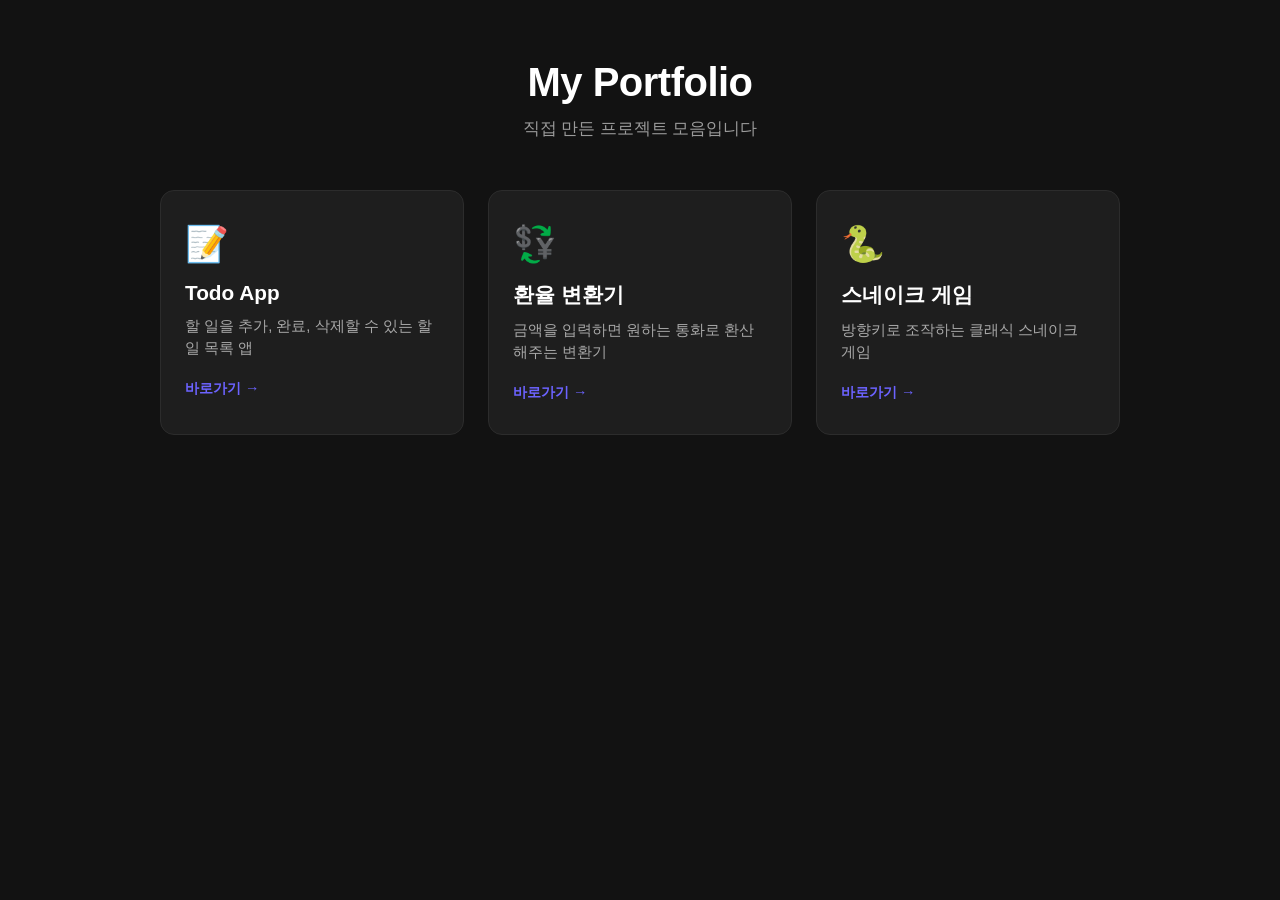
==== portfolio/index.html @ 4f54c5f1 "Initial commit: My portfolio with 3 projects Co-Authored-By: Claude Sonnet 5 <noreply@anthropic.com>" ====
<!DOCTYPE html>
<html lang="ko">
<head>
<meta charset="UTF-8">
<meta name="viewport" content="width=device-width, initial-scale=1.0">
<title>포트폴리오</title>
<link rel="stylesheet" href="style.css">
</head>
<body>
<div class="container">
  <header class="header">
    <h1>My Portfolio</h1>
    <p class="subtitle">직접 만든 프로젝트 모음입니다</p>
  </header>

  <!-- 프로젝트 카드 목록 -->
  <div class="card-grid">
    <div class="project-card" data-url="../todo/index.html">
      <div class="card-icon">📝</div>
      <h2>Todo App</h2>
      <p>할 일을 추가, 완료, 삭제할 수 있는 할 일 목록 앱</p>
      <span class="card-link">바로가기 →</span>
    </div>

    <div class="project-card" data-url="../exchangerate/index.html">
      <div class="card-icon">💱</div>
      <h2>환율 변환기</h2>
      <p>금액을 입력하면 원하는 통화로 환산해주는 변환기</p>
      <span class="card-link">바로가기 →</span>
    </div>

    <div class="project-card" data-url="../SnakeGame/index.html">
      <div class="card-icon">🐍</div>
      <h2>스네이크 게임</h2>
      <p>방향키로 조작하는 클래식 스네이크 게임</p>
      <span class="card-link">바로가기 →</span>
    </div>
  </div>
</div>

<script src="main.js"></script>
</body>
</html>
---- portfolio/style.css ----
/* 다크 모드 포트폴리오 스타일 */
* {
  margin: 0;
  padding: 0;
  box-sizing: border-box;
}

body {
  min-height: 100vh;
  background-color: #121212;
  color: #e0e0e0;
  font-family: 'Segoe UI', 'Malgun Gothic', sans-serif;
  display: flex;
  justify-content: center;
  padding: 60px 20px;
}

.container {
  width: 100%;
  max-width: 960px;
}

.header {
  text-align: center;
  margin-bottom: 50px;
}

.header h1 {
  font-size: 2.5rem;
  font-weight: 700;
  color: #ffffff;
  letter-spacing: -0.5px;
}

.subtitle {
  margin-top: 12px;
  color: #9a9a9a;
  font-size: 1.05rem;
}

.card-grid {
  display: grid;
  grid-template-columns: repeat(auto-fit, minmax(260px, 1fr));
  gap: 24px;
}

.project-card {
  background-color: #1e1e1e;
  border: 1px solid #2c2c2c;
  border-radius: 14px;
  padding: 32px 24px;
  cursor: pointer;
  transition: transform 0.2s ease, border-color 0.2s ease, box-shadow 0.2s ease;
}

.project-card:hover {
  transform: translateY(-6px);
  border-color: #6c63ff;
  box-shadow: 0 12px 24px rgba(108, 99, 255, 0.25);
}

.card-icon {
  font-size: 2.2rem;
  margin-bottom: 16px;
}

.project-card h2 {
  font-size: 1.3rem;
  color: #ffffff;
  margin-bottom: 10px;
}

.project-card p {
  font-size: 0.92rem;
  color: #a8a8a8;
  line-height: 1.5;
  margin-bottom: 20px;
}

.card-link {
  font-size: 0.9rem;
  color: #6c63ff;
  font-weight: 600;
}
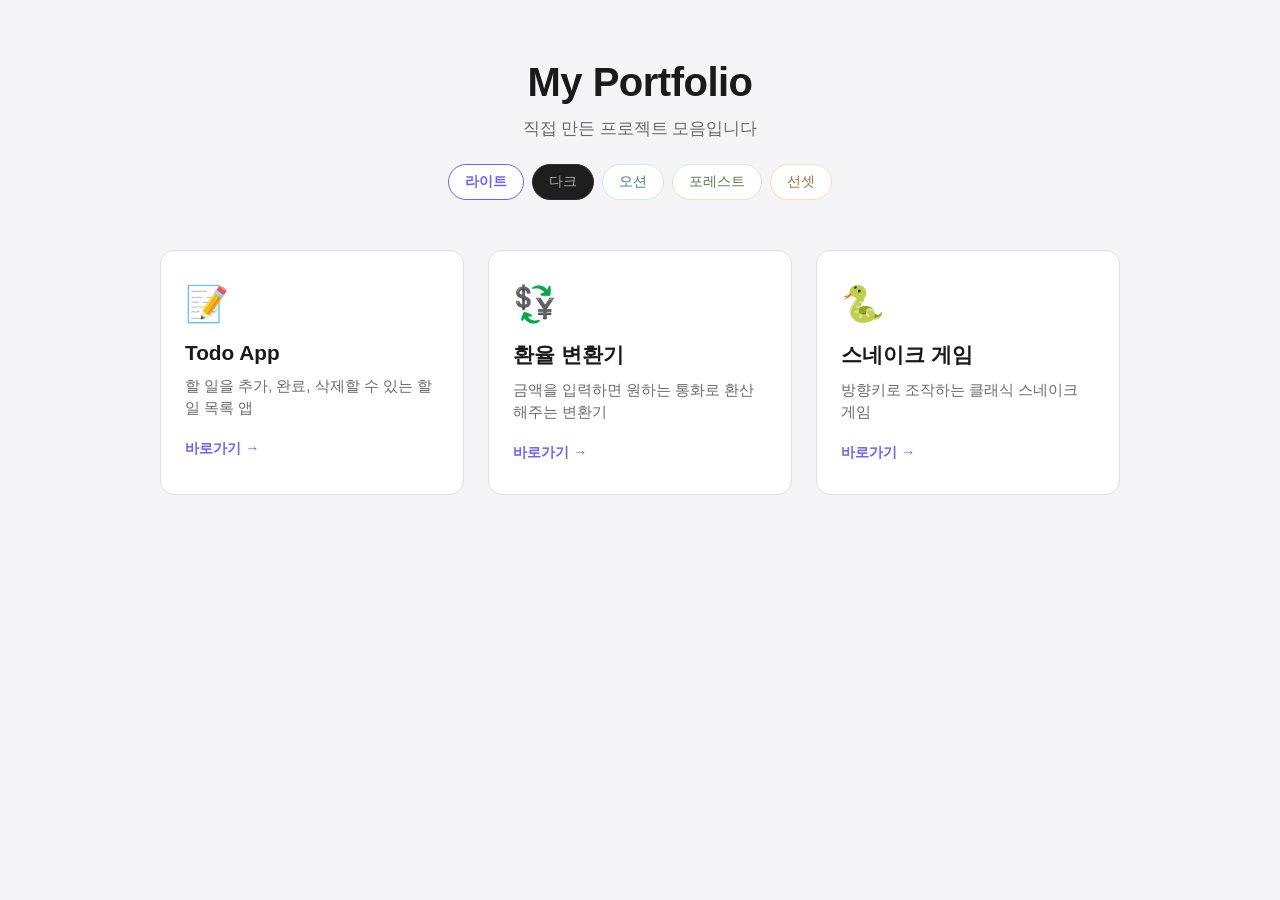
==== commit 9e9cce7e: "Add shared 5-theme system across portfolio and all projects Co-Authored-By: Claude Sonnet 5 <noreply" ====
--- a/portfolio/index.html
+++ b/portfolio/index.html
@@ -4,6 +4,10 @@
 <meta charset="UTF-8">
 <meta name="viewport" content="width=device-width, initial-scale=1.0">
 <title>포트폴리오</title>
+<!-- 화면 그리기 전에 저장된 테마를 미리 적용해 깜빡임 방지 -->
+<script>
+document.documentElement.setAttribute('data-theme', localStorage.getItem('portfolio-theme') || 'light');
+</script>
 <link rel="stylesheet" href="style.css">
 </head>
 <body>
@@ -11,6 +15,15 @@
   <header class="header">
     <h1>My Portfolio</h1>
     <p class="subtitle">직접 만든 프로젝트 모음입니다</p>
+
+    <!-- 테마 선택 스위처 -->
+    <div class="theme-switcher" role="group" aria-label="테마 선택">
+      <button class="theme-btn" data-theme="light" title="라이트">라이트</button>
+      <button class="theme-btn" data-theme="dark" title="다크">다크</button>
+      <button class="theme-btn" data-theme="ocean" title="오션">오션</button>
+      <button class="theme-btn" data-theme="forest" title="포레스트">포레스트</button>
+      <button class="theme-btn" data-theme="sunset" title="선셋">선셋</button>
+    </div>
   </header>
 
   <!-- 프로젝트 카드 목록 -->
--- a/portfolio/style.css
+++ b/portfolio/style.css
@@ -1,18 +1,74 @@
-/* 다크 모드 포트폴리오 스타일 */
+/* 포트폴리오 스타일 - 테마별 색상은 CSS 변수로 관리 */
 * {
   margin: 0;
   padding: 0;
   box-sizing: border-box;
 }
 
+/* 기본(라이트) 테마 */
+:root {
+  --bg: #f5f5f7;
+  --card-bg: #ffffff;
+  --card-border: #e0e0e0;
+  --text-primary: #1a1a1a;
+  --text-secondary: #6b6b6b;
+  --accent: #6c63ff;
+  --accent-shadow: rgba(108, 99, 255, 0.18);
+}
+
+/* 다크 테마 */
+[data-theme="dark"] {
+  --bg: #121212;
+  --card-bg: #1e1e1e;
+  --card-border: #2c2c2c;
+  --text-primary: #ffffff;
+  --text-secondary: #a8a8a8;
+  --accent: #6c63ff;
+  --accent-shadow: rgba(108, 99, 255, 0.25);
+}
+
+/* 오션 테마 */
+[data-theme="ocean"] {
+  --bg: #eaf4fb;
+  --card-bg: #ffffff;
+  --card-border: #cfe6f5;
+  --text-primary: #0b3550;
+  --text-secondary: #4a7a94;
+  --accent: #1f8fd1;
+  --accent-shadow: rgba(31, 143, 209, 0.2);
+}
+
+/* 포레스트 테마 */
+[data-theme="forest"] {
+  --bg: #f0f5ec;
+  --card-bg: #ffffff;
+  --card-border: #d7e6cd;
+  --text-primary: #23401f;
+  --text-secondary: #5c7a52;
+  --accent: #4a9c3f;
+  --accent-shadow: rgba(74, 156, 63, 0.2);
+}
+
+/* 선셋 테마 */
+[data-theme="sunset"] {
+  --bg: #fff2e8;
+  --card-bg: #ffffff;
+  --card-border: #ffd9bd;
+  --text-primary: #5a2d0c;
+  --text-secondary: #9c6b3f;
+  --accent: #ff7a45;
+  --accent-shadow: rgba(255, 122, 69, 0.22);
+}
+
 body {
   min-height: 100vh;
-  background-color: #121212;
-  color: #e0e0e0;
+  background-color: var(--bg);
+  color: var(--text-primary);
   font-family: 'Segoe UI', 'Malgun Gothic', sans-serif;
   display: flex;
   justify-content: center;
   padding: 60px 20px;
+  transition: background-color 0.2s ease, color 0.2s ease;
 }
 
 .container {
@@ -28,14 +84,45 @@
 .header h1 {
   font-size: 2.5rem;
   font-weight: 700;
-  color: #ffffff;
+  color: var(--text-primary);
   letter-spacing: -0.5px;
 }
 
 .subtitle {
   margin-top: 12px;
-  color: #9a9a9a;
+  color: var(--text-secondary);
   font-size: 1.05rem;
+}
+
+/* 테마 스위처 */
+.theme-switcher {
+  display: flex;
+  justify-content: center;
+  flex-wrap: wrap;
+  gap: 8px;
+  margin-top: 24px;
+}
+
+.theme-btn {
+  padding: 8px 16px;
+  border-radius: 20px;
+  border: 1px solid var(--card-border);
+  background-color: var(--card-bg);
+  color: var(--text-secondary);
+  font-size: 0.85rem;
+  cursor: pointer;
+  transition: transform 0.15s ease, border-color 0.15s ease, color 0.15s ease;
+}
+
+.theme-btn:hover {
+  transform: translateY(-2px);
+  color: var(--text-primary);
+}
+
+.theme-btn.active {
+  border-color: var(--accent);
+  color: var(--accent);
+  font-weight: 600;
 }
 
 .card-grid {
@@ -45,18 +132,19 @@
 }
 
 .project-card {
-  background-color: #1e1e1e;
-  border: 1px solid #2c2c2c;
+  background-color: var(--card-bg);
+  border: 1px solid var(--card-border);
   border-radius: 14px;
   padding: 32px 24px;
   cursor: pointer;
-  transition: transform 0.2s ease, border-color 0.2s ease, box-shadow 0.2s ease;
+  transition: transform 0.2s ease, border-color 0.2s ease, box-shadow 0.2s ease,
+    background-color 0.2s ease;
 }
 
 .project-card:hover {
   transform: translateY(-6px);
-  border-color: #6c63ff;
-  box-shadow: 0 12px 24px rgba(108, 99, 255, 0.25);
+  border-color: var(--accent);
+  box-shadow: 0 12px 24px var(--accent-shadow);
 }
 
 .card-icon {
@@ -66,19 +154,19 @@
 
 .project-card h2 {
   font-size: 1.3rem;
-  color: #ffffff;
+  color: var(--text-primary);
   margin-bottom: 10px;
 }
 
 .project-card p {
   font-size: 0.92rem;
-  color: #a8a8a8;
+  color: var(--text-secondary);
   line-height: 1.5;
   margin-bottom: 20px;
 }
 
 .card-link {
   font-size: 0.9rem;
-  color: #6c63ff;
+  color: var(--accent);
   font-weight: 600;
 }
